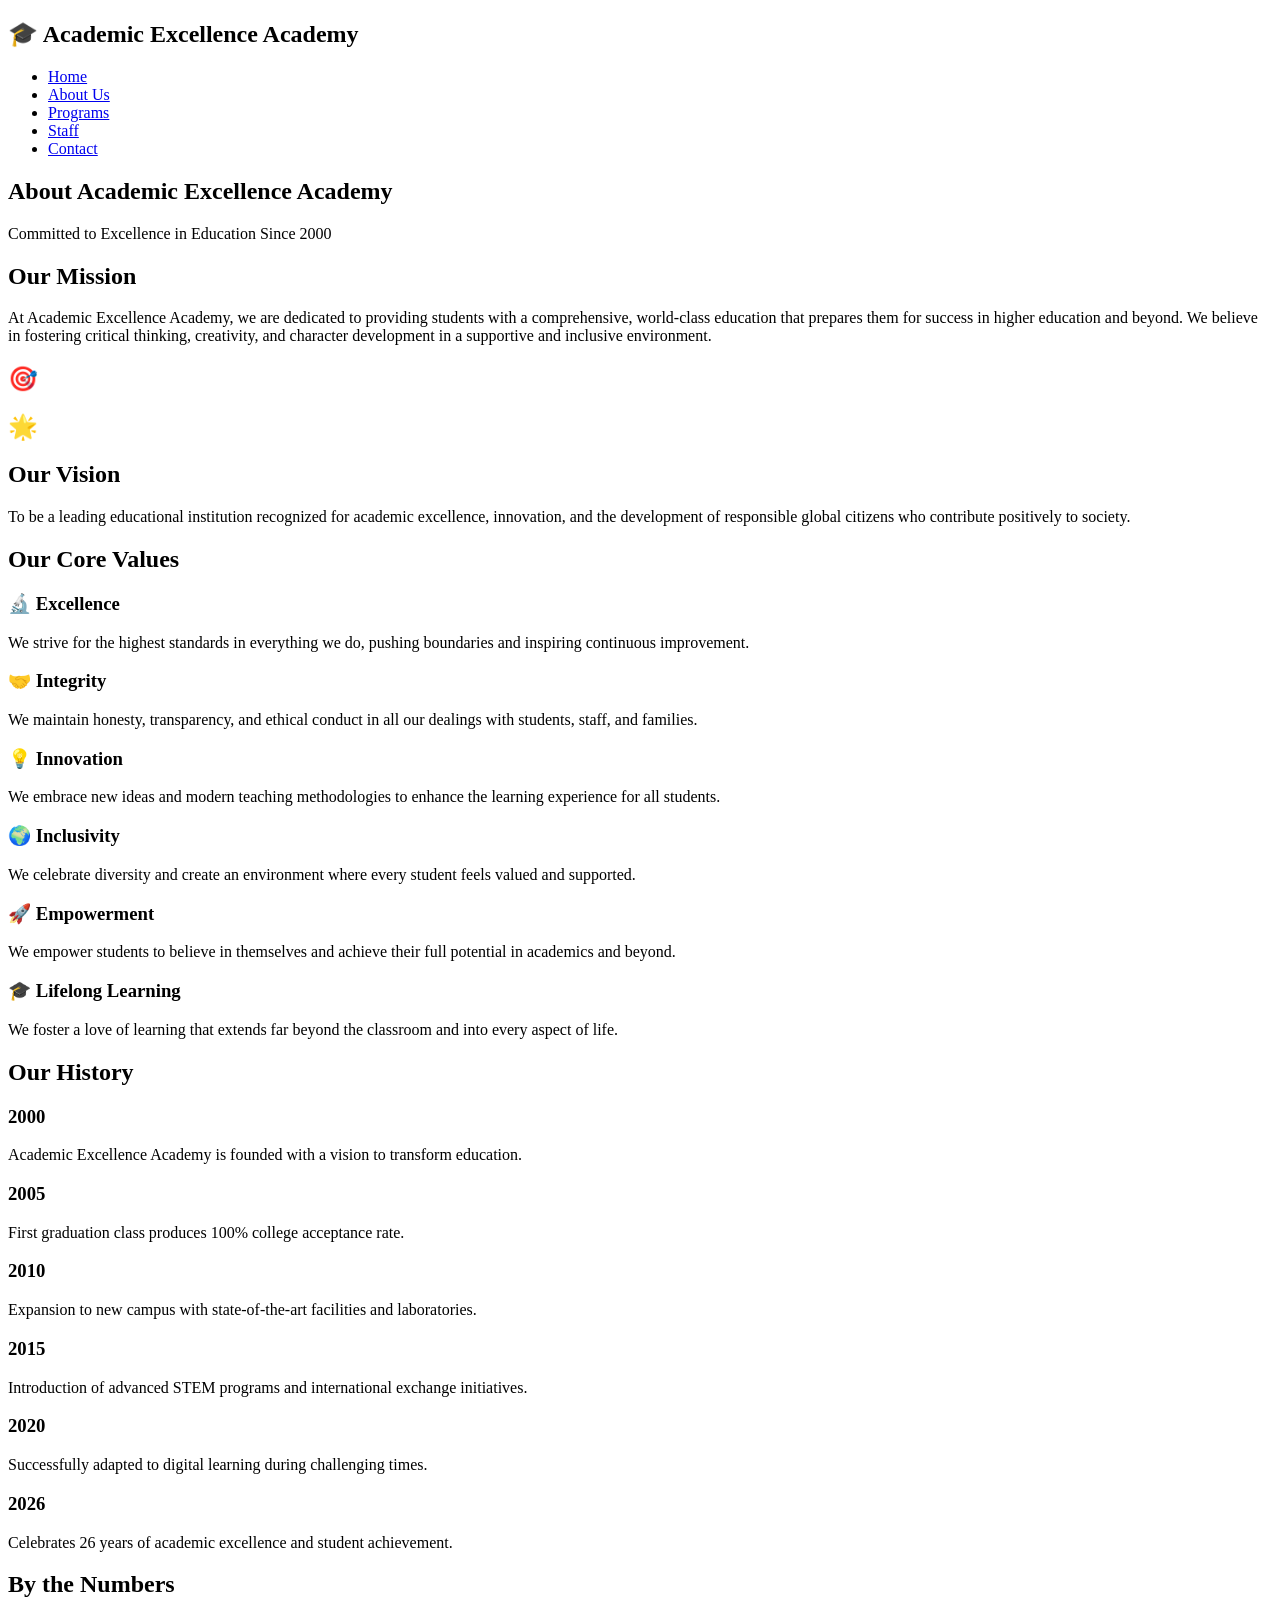
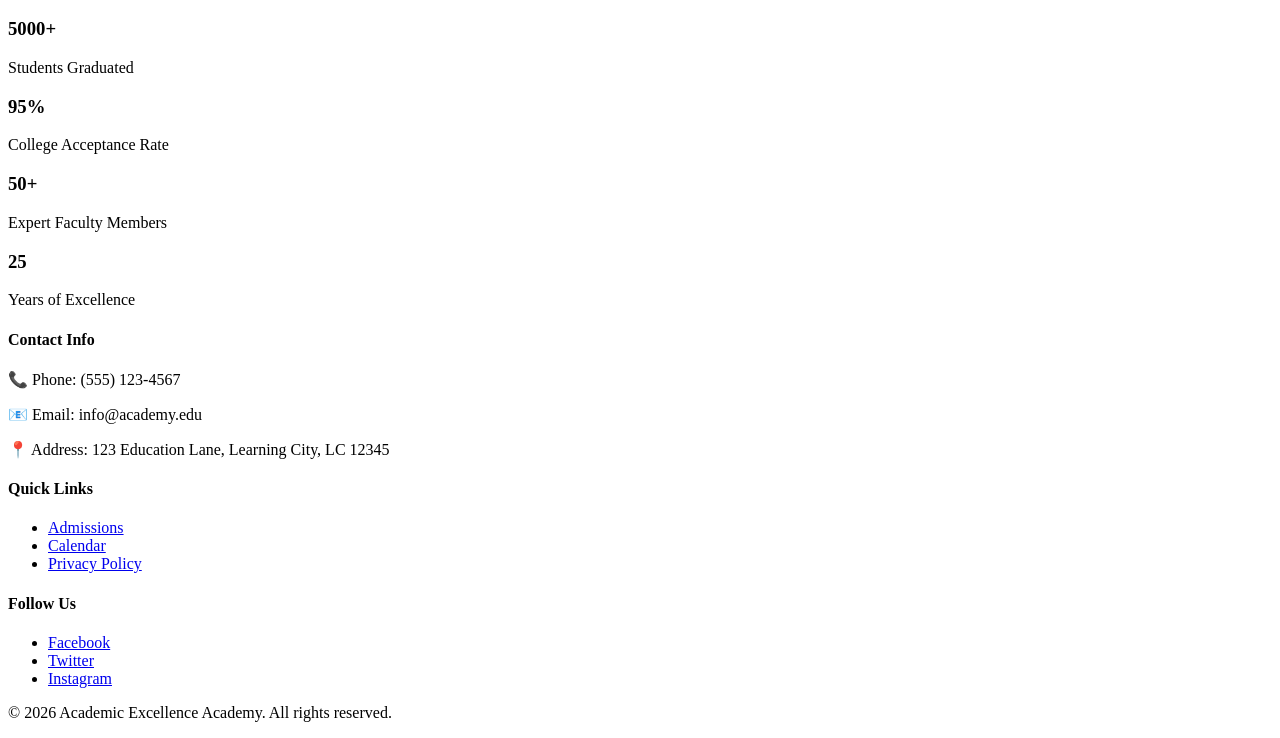
==== about.html @ ddba4d58 "Add files via upload" ====
<!DOCTYPE html>
<html lang="en">
<head>
    <meta charset="UTF-8">
    <meta name="viewport" content="width=device-width, initial-scale=1.0">
    <title>About Us - Academic Excellence Academy</title>
    <link rel="stylesheet" href="C:\Users\dell\OneDrive\Desktop\love\style.css">
</head>
<body>
    <!-- Navigation Bar -->
    <nav class="navbar">
        <div class="container">
            <div class="logo">
                <h1>🎓 Academic Excellence Academy</h1>
            </div>
            <ul class="nav-links">
                <li><a href="index.html">Home</a></li>
                <li><a href="about.html" class="active">About Us</a></li>
                <li><a href="programs.html">Programs</a></li>
                <li><a href="staff.html">Staff</a></li>
                <li><a href="contact.html">Contact</a></li>
            </ul>
        </div>
    </nav>

    <!-- Page Header -->
    <section class="page-header">
        <div class="container">
            <h1>About Academic Excellence Academy</h1>
            <p>Committed to Excellence in Education Since 2000</p>
        </div>
    </section>

    <!-- Mission Section -->
    <section class="mission-section">
        <div class="container">
            <div class="mission-content">
                <div class="mission-text">
                    <h2>Our Mission</h2>
                    <p>At Academic Excellence Academy, we are dedicated to providing students with a comprehensive, world-class education that prepares them for success in higher education and beyond. We believe in fostering critical thinking, creativity, and character development in a supportive and inclusive environment.</p>
                </div>
                <div class="mission-icon">
                    <h1>🎯</h1>
                </div>
            </div>
        </div>
    </section>

    <!-- Vision Section -->
    <section class="vision-section">
        <div class="container">
            <div class="vision-content">
                <div class="vision-icon">
                    <h1>🌟</h1>
                </div>
                <div class="vision-text">
                    <h2>Our Vision</h2>
                    <p>To be a leading educational institution recognized for academic excellence, innovation, and the development of responsible global citizens who contribute positively to society.</p>
                </div>
            </div>
        </div>
    </section>

    <!-- Values Section -->
    <section class="values-section">
        <div class="container">
            <h2>Our Core Values</h2>
            <div class="values-grid">
                <div class="value-card">
                    <h3>🔬 Excellence</h3>
                    <p>We strive for the highest standards in everything we do, pushing boundaries and inspiring continuous improvement.</p>
                </div>
                <div class="value-card">
                    <h3>🤝 Integrity</h3>
                    <p>We maintain honesty, transparency, and ethical conduct in all our dealings with students, staff, and families.</p>
                </div>
                <div class="value-card">
                    <h3>💡 Innovation</h3>
                    <p>We embrace new ideas and modern teaching methodologies to enhance the learning experience for all students.</p>
                </div>
                <div class="value-card">
                    <h3>🌍 Inclusivity</h3>
                    <p>We celebrate diversity and create an environment where every student feels valued and supported.</p>
                </div>
                <div class="value-card">
                    <h3>🚀 Empowerment</h3>
                    <p>We empower students to believe in themselves and achieve their full potential in academics and beyond.</p>
                </div>
                <div class="value-card">
                    <h3>🎓 Lifelong Learning</h3>
                    <p>We foster a love of learning that extends far beyond the classroom and into every aspect of life.</p>
                </div>
            </div>
        </div>
    </section>

    <!-- History Section -->
    <section class="history-section">
        <div class="container">
            <h2>Our History</h2>
            <div class="timeline">
                <div class="timeline-item">
                    <h3>2000</h3>
                    <p>Academic Excellence Academy is founded with a vision to transform education.</p>
                </div>
                <div class="timeline-item">
                    <h3>2005</h3>
                    <p>First graduation class produces 100% college acceptance rate.</p>
                </div>
                <div class="timeline-item">
                    <h3>2010</h3>
                    <p>Expansion to new campus with state-of-the-art facilities and laboratories.</p>
                </div>
                <div class="timeline-item">
                    <h3>2015</h3>
                    <p>Introduction of advanced STEM programs and international exchange initiatives.</p>
                </div>
                <div class="timeline-item">
                    <h3>2020</h3>
                    <p>Successfully adapted to digital learning during challenging times.</p>
                </div>
                <div class="timeline-item">
                    <h3>2026</h3>
                    <p>Celebrates 26 years of academic excellence and student achievement.</p>
                </div>
            </div>
        </div>
    </section>

    <!-- Statistics Section -->
    <section class="stats-section">
        <div class="container">
            <h2>By the Numbers</h2>
            <div class="stats-grid">
                <div class="stat-card">
                    <h3>5000+</h3>
                    <p>Students Graduated</p>
                </div>
                <div class="stat-card">
                    <h3>95%</h3>
                    <p>College Acceptance Rate</p>
                </div>
                <div class="stat-card">
                    <h3>50+</h3>
                    <p>Expert Faculty Members</p>
                </div>
                <div class="stat-card">
                    <h3>25</h3>
                    <p>Years of Excellence</p>
                </div>
            </div>
        </div>
    </section>

    <!-- Footer -->
    <footer class="footer">
        <div class="container">
            <div class="footer-content">
                <div class="footer-section">
                    <h4>Contact Info</h4>
                    <p>📞 Phone: (555) 123-4567</p>
                    <p>📧 Email: info@academy.edu</p>
                    <p>📍 Address: 123 Education Lane, Learning City, LC 12345</p>
                </div>
                <div class="footer-section">
                    <h4>Quick Links</h4>
                    <ul>
                        <li><a href="#">Admissions</a></li>
                        <li><a href="#">Calendar</a></li>
                        <li><a href="#">Privacy Policy</a></li>
                    </ul>
                </div>
                <div class="footer-section">
                    <h4>Follow Us</h4>
                    <ul>
                        <li><a href="#">Facebook</a></li>
                        <li><a href="#">Twitter</a></li>
                        <li><a href="#">Instagram</a></li>
                    </ul>
                </div>
            </div>
            <div class="footer-bottom">
                <p>&copy; 2026 Academic Excellence Academy. All rights reserved.</p>
            </div>
        </div>
    </footer>

    <script src="script.js"></script>
</body>
</html>
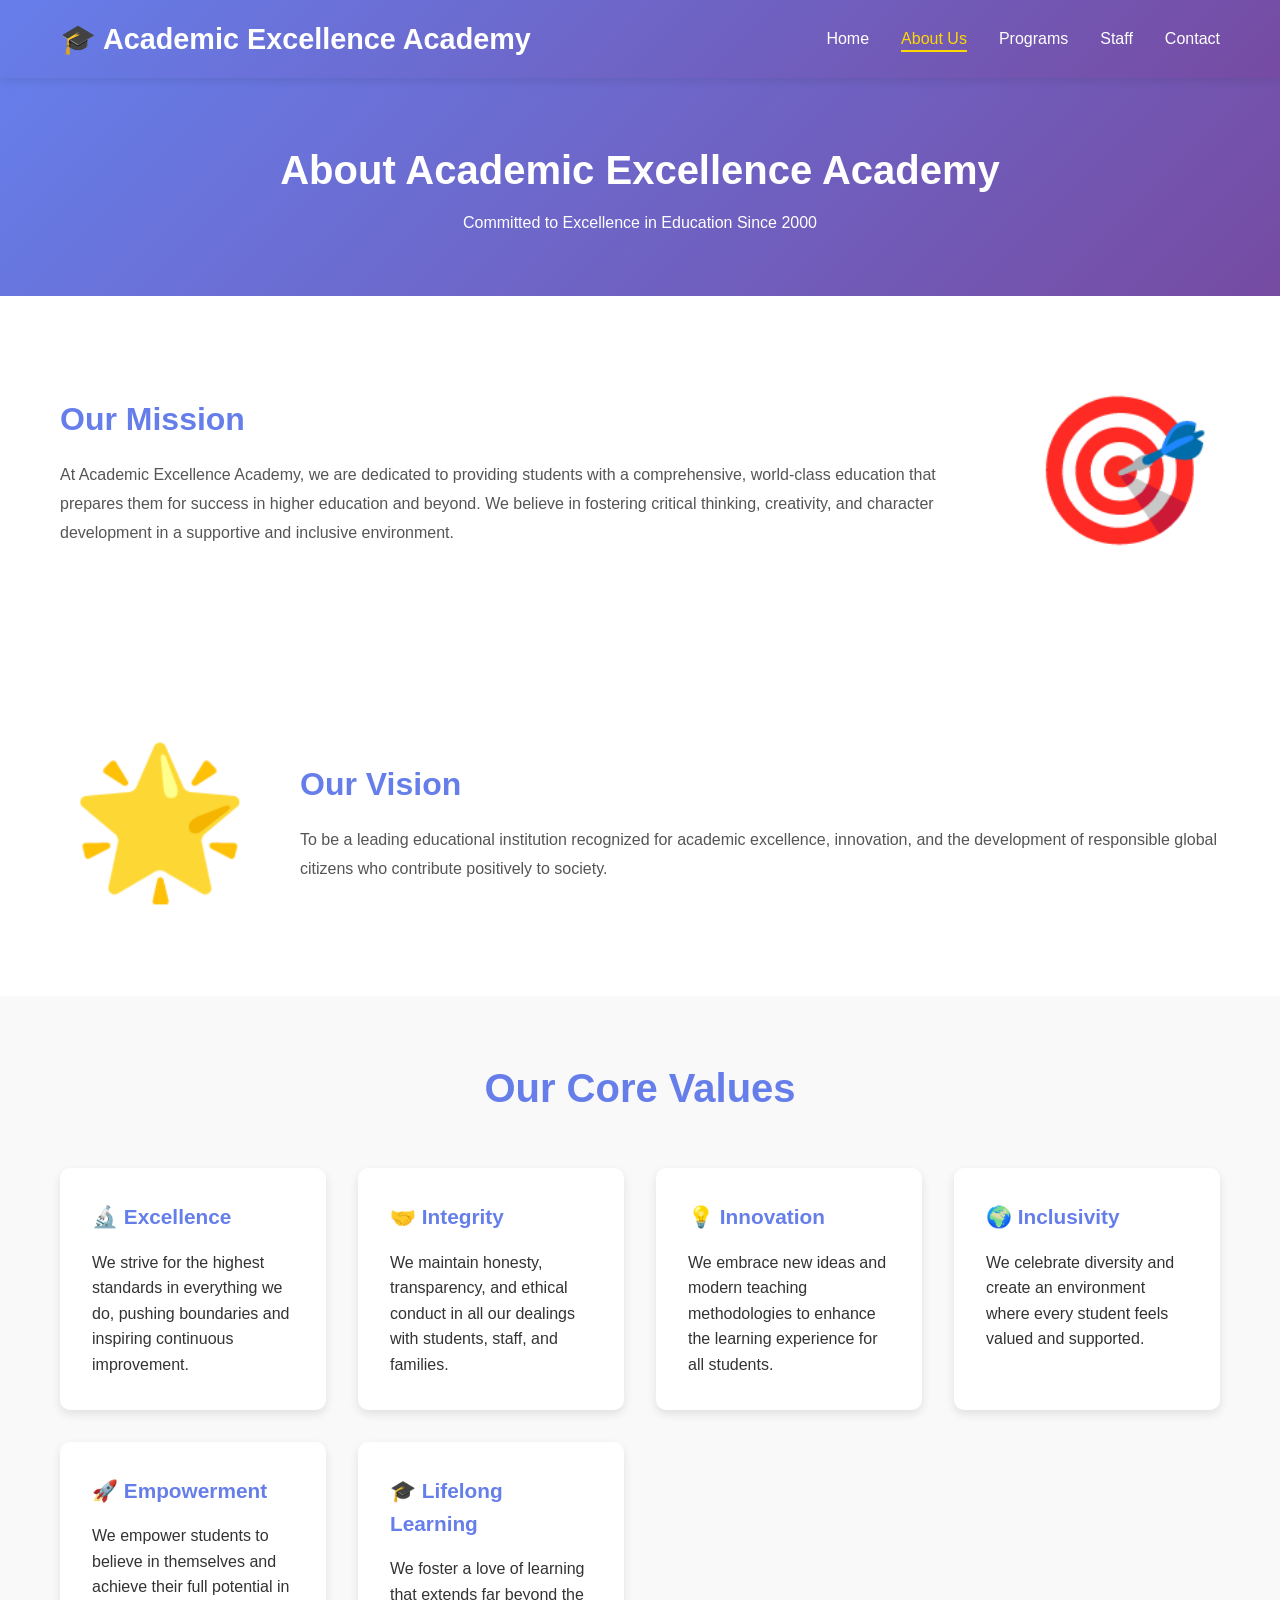
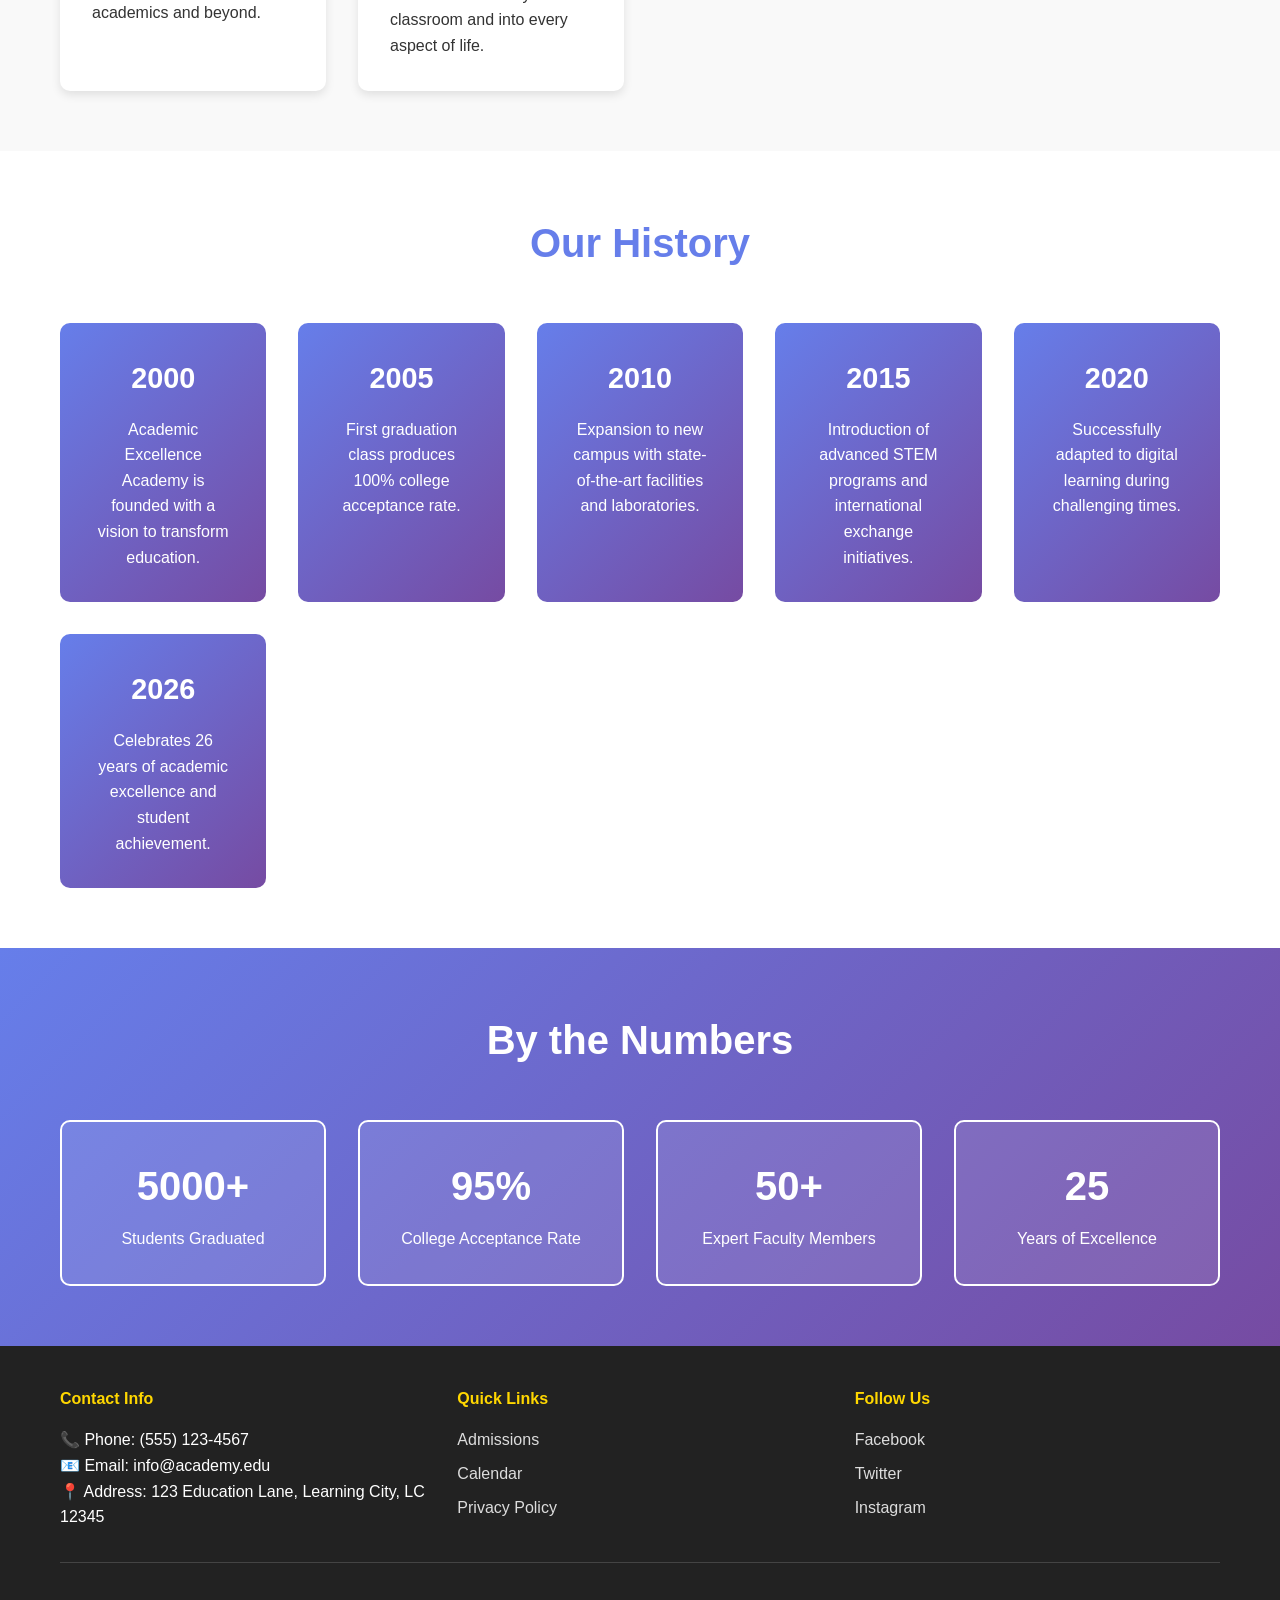
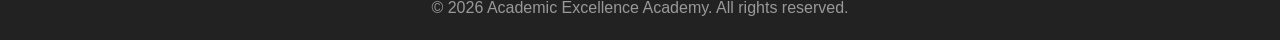
==== commit 2056a5ca: "Update about.html" ====
--- a/about.html
+++ b/about.html
@@ -4,7 +4,7 @@
     <meta charset="UTF-8">
     <meta name="viewport" content="width=device-width, initial-scale=1.0">
     <title>About Us - Academic Excellence Academy</title>
-    <link rel="stylesheet" href="C:\Users\dell\OneDrive\Desktop\love\style.css">
+    <link rel="stylesheet" href="style.css">
 </head>
 <body>
     <!-- Navigation Bar -->
@@ -187,4 +187,4 @@
 
     <script src="script.js"></script>
 </body>
-</html>+</html>
--- a/style.css
+++ b/style.css
@@ -0,0 +1,896 @@
+/* Global Styles */
+* {
+    margin: 0;
+    padding: 0;
+    box-sizing: border-box;
+}
+
+body {
+    font-family: 'Segoe UI', Tahoma, Geneva, Verdana, sans-serif;
+    line-height: 1.6;
+    color: #333;
+    background-color: #f4f4f4;
+}
+
+.container {
+    max-width: 1200px;
+    margin: 0 auto;
+    padding: 0 20px;
+}
+
+/* Navigation Bar */
+.navbar {
+    background: linear-gradient(135deg, #667eea 0%, #764ba2 100%);
+    padding: 1rem 0;
+    position: sticky;
+    top: 0;
+    z-index: 100;
+    box-shadow: 0 2px 10px rgba(0, 0, 0, 0.1);
+}
+
+.navbar .container {
+    display: flex;
+    justify-content: space-between;
+    align-items: center;
+}
+
+.logo h1 {
+    color: white;
+    font-size: 1.8rem;
+    font-weight: 700;
+}
+
+.nav-links {
+    display: flex;
+    list-style: none;
+    gap: 2rem;
+}
+
+.nav-links a {
+    color: white;
+    text-decoration: none;
+    font-weight: 500;
+    transition: 0.3s ease;
+    position: relative;
+}
+
+.nav-links a:hover,
+.nav-links a.active {
+    color: #ffd700;
+}
+
+.nav-links a.active::after {
+    content: '';
+    position: absolute;
+    bottom: -5px;
+    left: 0;
+    width: 100%;
+    height: 2px;
+    background-color: #ffd700;
+}
+
+.portal-btn {
+    background: #ffd700;
+    color: #333 !important;
+    padding: 8px 16px !important;
+    border-radius: 20px;
+    font-weight: bold;
+    transition: 0.3s ease;
+}
+
+.portal-btn:hover {
+    background: #ffed4e;
+    transform: translateY(-2px);
+}
+
+/* Hero Section */
+.hero {
+    background: linear-gradient(135deg, #667eea 0%, #764ba2 100%);
+    color: white;
+    padding: 100px 20px;
+    text-align: center;
+    min-height: 500px;
+    display: flex;
+    align-items: center;
+    justify-content: center;
+}
+
+.hero-content h2 {
+    font-size: 3rem;
+    margin-bottom: 1rem;
+    animation: fadeInDown 0.8s ease;
+}
+
+.hero-content p {
+    font-size: 1.5rem;
+    margin-bottom: 2rem;
+    animation: fadeInUp 0.8s ease;
+}
+
+/* CTA Button */
+.cta-btn,
+.cta-btn-secondary {
+    background-color: #ffd700;
+    color: #333;
+    padding: 12px 30px;
+    border: none;
+    border-radius: 25px;
+    font-size: 1rem;
+    font-weight: bold;
+    cursor: pointer;
+    transition: 0.3s ease;
+    box-shadow: 0 4px 15px rgba(0, 0, 0, 0.2);
+}
+
+.cta-btn:hover,
+.cta-btn-secondary:hover {
+    background-color: #ffed4e;
+    transform: translateY(-2px);
+    box-shadow: 0 6px 20px rgba(0, 0, 0, 0.3);
+}
+
+/* About Preview Section */
+.about-preview {
+    background-color: white;
+    padding: 60px 20px;
+}
+
+.about-preview h2 {
+    text-align: center;
+    font-size: 2.5rem;
+    margin-bottom: 3rem;
+    color: #667eea;
+}
+
+.features {
+    display: grid;
+    grid-template-columns: repeat(auto-fit, minmax(250px, 1fr));
+    gap: 2rem;
+}
+
+.feature-card {
+    background: linear-gradient(135deg, #667eea 0%, #764ba2 100%);
+    color: white;
+    padding: 2rem;
+    border-radius: 10px;
+    text-align: center;
+    transition: 0.3s ease;
+    box-shadow: 0 4px 15px rgba(0, 0, 0, 0.1);
+}
+
+.feature-card:hover {
+    transform: translateY(-10px);
+    box-shadow: 0 8px 25px rgba(0, 0, 0, 0.2);
+}
+
+.feature-card h3 {
+    font-size: 1.5rem;
+    margin-bottom: 1rem;
+}
+
+.feature-card p {
+    font-size: 0.95rem;
+    line-height: 1.6;
+}
+
+/* News Section */
+.news {
+    background-color: #f9f9f9;
+    padding: 60px 20px;
+}
+
+.news h2 {
+    text-align: center;
+    font-size: 2.5rem;
+    margin-bottom: 3rem;
+    color: #667eea;
+}
+
+.news-grid {
+    display: grid;
+    grid-template-columns: repeat(auto-fit, minmax(280px, 1fr));
+    gap: 2rem;
+}
+
+.news-card {
+    background: white;
+    padding: 2rem;
+    border-radius: 10px;
+    box-shadow: 0 4px 10px rgba(0, 0, 0, 0.1);
+    transition: 0.3s ease;
+    border-left: 4px solid #667eea;
+}
+
+.news-card:hover {
+    box-shadow: 0 8px 20px rgba(0, 0, 0, 0.15);
+    transform: translateY(-5px);
+}
+
+.news-card h3 {
+    color: #667eea;
+    margin-bottom: 1rem;
+}
+
+.news-card small {
+    color: #999;
+    font-size: 0.85rem;
+}
+
+/* Page Header */
+.page-header {
+    background: linear-gradient(135deg, #667eea 0%, #764ba2 100%);
+    color: white;
+    padding: 60px 20px;
+    text-align: center;
+}
+
+.page-header h1 {
+    font-size: 2.5rem;
+    margin-bottom: 0.5rem;
+}
+
+/* Mission & Vision Sections */
+.mission-section,
+.vision-section {
+    background-color: white;
+    padding: 60px 20px;
+}
+
+.mission-content,
+.vision-content {
+    display: grid;
+    grid-template-columns: 1fr 200px;
+    gap: 40px;
+    align-items: center;
+}
+
+.vision-content {
+    grid-template-columns: 200px 1fr;
+}
+
+.mission-text,
+.vision-text {
+    flex: 1;
+}
+
+.mission-text h2,
+.vision-text h2 {
+    color: #667eea;
+    font-size: 2rem;
+    margin-bottom: 1rem;
+}
+
+.mission-text p,
+.vision-text p {
+    font-size: 1rem;
+    line-height: 1.8;
+    color: #555;
+}
+
+.mission-icon,
+.vision-icon {
+    font-size: 6rem;
+    text-align: center;
+}
+
+/* Values Section */
+.values-section {
+    background-color: #f9f9f9;
+    padding: 60px 20px;
+}
+
+.values-section h2 {
+    text-align: center;
+    font-size: 2.5rem;
+    margin-bottom: 3rem;
+    color: #667eea;
+}
+
+.values-grid {
+    display: grid;
+    grid-template-columns: repeat(auto-fit, minmax(250px, 1fr));
+    gap: 2rem;
+}
+
+.value-card {
+    background: white;
+    padding: 2rem;
+    border-radius: 10px;
+    box-shadow: 0 4px 10px rgba(0, 0, 0, 0.1);
+    transition: 0.3s ease;
+}
+
+.value-card:hover {
+    box-shadow: 0 8px 20px rgba(0, 0, 0, 0.15);
+    transform: translateY(-5px);
+}
+
+.value-card h3 {
+    color: #667eea;
+    margin-bottom: 1rem;
+    font-size: 1.3rem;
+}
+
+/* History Timeline */
+.history-section {
+    background-color: white;
+    padding: 60px 20px;
+}
+
+.history-section h2 {
+    text-align: center;
+    font-size: 2.5rem;
+    margin-bottom: 3rem;
+    color: #667eea;
+}
+
+.timeline {
+    display: grid;
+    grid-template-columns: repeat(auto-fit, minmax(200px, 1fr));
+    gap: 2rem;
+}
+
+.timeline-item {
+    background: linear-gradient(135deg, #667eea 0%, #764ba2 100%);
+    color: white;
+    padding: 2rem;
+    border-radius: 10px;
+    text-align: center;
+}
+
+.timeline-item h3 {
+    font-size: 1.8rem;
+    margin-bottom: 1rem;
+}
+
+/* Statistics Section */
+.stats-section {
+    background: linear-gradient(135deg, #667eea 0%, #764ba2 100%);
+    color: white;
+    padding: 60px 20px;
+}
+
+.stats-section h2 {
+    text-align: center;
+    font-size: 2.5rem;
+    margin-bottom: 3rem;
+}
+
+.stats-grid {
+    display: grid;
+    grid-template-columns: repeat(auto-fit, minmax(200px, 1fr));
+    gap: 2rem;
+}
+
+.stat-card {
+    background: rgba(255, 255, 255, 0.1);
+    padding: 2rem;
+    border-radius: 10px;
+    text-align: center;
+    border: 2px solid white;
+}
+
+.stat-card h3 {
+    font-size: 2.5rem;
+    margin-bottom: 0.5rem;
+}
+
+/* CTA Section */
+.cta-section {
+    background: linear-gradient(135deg, #667eea 0%, #764ba2 100%);
+    color: white;
+    padding: 60px 20px;
+    text-align: center;
+}
+
+.cta-section h2 {
+    font-size: 2.5rem;
+    margin-bottom: 1rem;
+}
+
+.cta-section p {
+    font-size: 1.2rem;
+    margin-bottom: 2rem;
+}
+
+/* Contact Info Section */
+.contact-info-section {
+    background-color: white;
+    padding: 60px 20px;
+}
+
+.contact-info-grid {
+    display: grid;
+    grid-template-columns: repeat(auto-fit, minmax(250px, 1fr));
+    gap: 2rem;
+}
+
+.contact-info-card {
+    background: #f9f9f9;
+    padding: 2rem;
+    border-radius: 10px;
+    box-shadow: 0 2px 10px rgba(0, 0, 0, 0.1);
+}
+
+.contact-info-card h3 {
+    color: #667eea;
+    margin-bottom: 1rem;
+}
+
+/* Contact Form */
+.contact-form-section {
+    background-color: #f9f9f9;
+    padding: 60px 20px;
+}
+
+.contact-form-section h2 {
+    text-align: center;
+    font-size: 2.5rem;
+    margin-bottom: 3rem;
+    color: #667eea;
+}
+
+.form-container {
+    max-width: 600px;
+    margin: 0 auto;
+}
+
+.contact-form {
+    background: white;
+    padding: 2rem;
+    border-radius: 10px;
+    box-shadow: 0 4px 10px rgba(0, 0, 0, 0.1);
+}
+
+.form-group {
+    margin-bottom: 1.5rem;
+}
+
+.form-group label {
+    display: block;
+    margin-bottom: 0.5rem;
+    font-weight: 500;
+    color: #333;
+}
+
+.form-group input,
+.form-group select,
+.form-group textarea {
+    width: 100%;
+    padding: 10px;
+    border: 1px solid #ddd;
+    border-radius: 5px;
+    font-size: 1rem;
+    font-family: inherit;
+}
+
+.form-group input:focus,
+.form-group select:focus,
+.form-group textarea:focus {
+    outline: none;
+    border-color: #667eea;
+    box-shadow: 0 0 5px rgba(102, 126, 234, 0.3);
+}
+
+.form-group.checkbox {
+    display: flex;
+    align-items: center;
+}
+
+.form-group.checkbox input {
+    width: auto;
+    margin-right: 10px;
+}
+
+.form-group.checkbox label {
+    margin-bottom: 0;
+}
+
+.form-row {
+    display: grid;
+    grid-template-columns: 1fr 1fr;
+    gap: 1rem;
+}
+
+.form-message {
+    padding: 1rem;
+    border-radius: 5px;
+    margin-bottom: 1rem;
+    background: #f0f4ff;
+    border-left: 4px solid #667eea;
+}
+
+/* Departments Section */
+.departments-section {
+    background-color: white;
+    padding: 60px 20px;
+}
+
+.departments-section h2 {
+    text-align: center;
+    font-size: 2.5rem;
+    margin-bottom: 3rem;
+    color: #667eea;
+}
+
+.departments-grid {
+    display: grid;
+    grid-template-columns: repeat(auto-fit, minmax(250px, 1fr));
+    gap: 2rem;
+}
+
+.department-card {
+    background: #f9f9f9;
+    padding: 2rem;
+    border-radius: 10px;
+    box-shadow: 0 2px 10px rgba(0, 0, 0, 0.1);
+    border-left: 4px solid #667eea;
+}
+
+.department-card h3 {
+    color: #667eea;
+    margin-bottom: 1rem;
+}
+
+/* Map Section */
+.map-section {
+    background-color: #f9f9f9;
+    padding: 60px 20px;
+}
+
+.map-section h2 {
+    text-align: center;
+    font-size: 2.5rem;
+    margin-bottom: 3rem;
+    color: #667eea;
+}
+
+.map-placeholder {
+    background: white;
+    padding: 2rem;
+    border-radius: 10px;
+    text-align: center;
+    box-shadow: 0 2px 10px rgba(0, 0, 0, 0.1);
+    min-height: 300px;
+    display: flex;
+    flex-direction: column;
+    justify-content: center;
+    align-items: center;
+    font-size: 1.2rem;
+    color: #667eea;
+}
+
+/* Staff Section */
+.leadership-section,
+.faculty-section,
+.support-staff {
+    background-color: white;
+    padding: 60px 20px;
+}
+
+.leadership-section h2,
+.faculty-section h2,
+.support-staff h2 {
+    text-align: center;
+    font-size: 2.5rem;
+    margin-bottom: 3rem;
+    color: #667eea;
+}
+
+.staff-grid {
+    display: grid;
+    grid-template-columns: repeat(auto-fit, minmax(250px, 1fr));
+    gap: 2rem;
+}
+
+.staff-card {
+    background: #f9f9f9;
+    padding: 2rem;
+    border-radius: 10px;
+    text-align: center;
+    box-shadow: 0 2px 10px rgba(0, 0, 0, 0.1);
+    transition: 0.3s ease;
+}
+
+.staff-card:hover {
+    box-shadow: 0 8px 20px rgba(0, 0, 0, 0.15);
+    transform: translateY(-5px);
+}
+
+.staff-avatar {
+    font-size: 3rem;
+    margin-bottom: 1rem;
+}
+
+.staff-card h3 {
+    color: #333;
+    margin-bottom: 0.5rem;
+}
+
+.staff-card .position,
+.staff-card .subject {
+    color: #667eea;
+    font-weight: 500;
+    margin-bottom: 1rem;
+}
+
+.staff-card .bio {
+    color: #666;
+    font-size: 0.9rem;
+}
+
+.department {
+    margin-bottom: 3rem;
+}
+
+.department h3 {
+    color: #667eea;
+    font-size: 1.5rem;
+    margin-bottom: 1.5rem;
+    border-bottom: 2px solid #667eea;
+    padding-bottom: 0.5rem;
+}
+
+.support-grid {
+    display: grid;
+    grid-template-columns: repeat(auto-fit, minmax(200px, 1fr));
+    gap: 2rem;
+}
+
+.support-card {
+    background: linear-gradient(135deg, #667eea 0%, #764ba2 100%);
+    color: white;
+    padding: 2rem;
+    border-radius: 10px;
+    text-align: center;
+}
+
+.support-card h3 {
+    margin-bottom: 1rem;
+}
+
+/* Programs Section */
+.program-section {
+    background-color: white;
+    padding: 60px 20px;
+}
+
+.program-section.alt {
+    background-color: #f9f9f9;
+}
+
+.program-card-large {
+    background: #f9f9f9;
+    padding: 2rem;
+    border-radius: 10px;
+    box-shadow: 0 2px 10px rgba(0, 0, 0, 0.1);
+}
+
+.program-section.alt .program-card-large {
+    background: white;
+}
+
+.program-card-large h2 {
+    color: #667eea;
+    margin-bottom: 1rem;
+    font-size: 1.8rem;
+}
+
+.program-details {
+    display: grid;
+    grid-template-columns: 1fr 1fr;
+    gap: 2rem;
+    margin-top: 1.5rem;
+}
+
+.detail-item h4 {
+    color: #667eea;
+    margin-bottom: 1rem;
+    font-weight: 600;
+}
+
+.detail-item ul {
+    list-style: none;
+}
+
+.detail-item ul li {
+    padding: 0.5rem 0;
+    color: #555;
+    border-bottom: 1px solid #ddd;
+}
+
+.detail-item ul li:last-child {
+    border-bottom: none;
+}
+
+.special-programs {
+    background-color: #f9f9f9;
+    padding: 60px 20px;
+}
+
+.special-programs h2 {
+    text-align: center;
+    font-size: 2.5rem;
+    margin-bottom: 3rem;
+    color: #667eea;
+}
+
+.special-grid {
+    display: grid;
+    grid-template-columns: repeat(auto-fit, minmax(250px, 1fr));
+    gap: 2rem;
+}
+
+.special-card {
+    background: white;
+    padding: 2rem;
+    border-radius: 10px;
+    box-shadow: 0 2px 10px rgba(0, 0, 0, 0.1);
+    transition: 0.3s ease;
+}
+
+.special-card:hover {
+    box-shadow: 0 8px 20px rgba(0, 0, 0, 0.15);
+    transform: translateY(-5px);
+}
+
+.special-card h3 {
+    color: #667eea;
+    margin-bottom: 1rem;
+    font-size: 1.3rem;
+}
+
+/* Footer */
+.footer {
+    background-color: #222;
+    color: white;
+    padding: 40px 20px 20px;
+}
+
+.footer-content {
+    display: grid;
+    grid-template-columns: repeat(auto-fit, minmax(250px, 1fr));
+    gap: 2rem;
+    margin-bottom: 2rem;
+}
+
+.footer-section h4 {
+    color: #ffd700;
+    margin-bottom: 1rem;
+}
+
+.footer-section ul {
+    list-style: none;
+}
+
+.footer-section ul li {
+    margin-bottom: 0.5rem;
+}
+
+.footer-section a {
+    color: #ddd;
+    text-decoration: none;
+    transition: 0.3s ease;
+}
+
+.footer-section a:hover {
+    color: #ffd700;
+}
+
+.footer-bottom {
+    border-top: 1px solid #444;
+    padding-top: 2rem;
+    text-align: center;
+    color: #999;
+}
+
+/* Animations */
+@keyframes fadeInDown {
+    from {
+        opacity: 0;
+        transform: translateY(-20px);
+    }
+    to {
+        opacity: 1;
+        transform: translateY(0);
+    }
+}
+
+@keyframes fadeInUp {
+    from {
+        opacity: 0;
+        transform: translateY(20px);
+    }
+    to {
+        opacity: 1;
+        transform: translateY(0);
+    }
+}
+
+/* Responsive Design */
+@media (max-width: 768px) {
+    .logo h1 {
+        font-size: 1.3rem;
+    }
+
+    .nav-links {
+        gap: 1rem;
+        font-size: 0.9rem;
+    }
+
+    .hero-content h2 {
+        font-size: 2rem;
+    }
+
+    .hero-content p {
+        font-size: 1.1rem;
+    }
+
+    .about-preview h2,
+    .news h2,
+    .cta-section h2,
+    .page-header h1,
+    .values-section h2,
+    .history-section h2,
+    .stats-section h2,
+    .leadership-section h2,
+    .faculty-section h2,
+    .support-staff h2,
+    .program-section h2,
+    .special-programs h2,
+    .contact-form-section h2,
+    .departments-section h2,
+    .map-section h2 {
+        font-size: 1.8rem;
+    }
+
+    .features,
+    .news-grid,
+    .values-grid,
+    .timeline,
+    .stats-grid,
+    .staff-grid,
+    .departments-grid,
+    .special-grid,
+    .support-grid,
+    .program-details,
+    .contact-info-grid {
+        grid-template-columns: 1fr;
+    }
+
+    .mission-content,
+    .vision-content,
+    .form-row {
+        grid-template-columns: 1fr;
+    }
+
+    .mission-icon,
+    .vision-icon {
+        font-size: 4rem;
+    }
+}
+
+@media (max-width: 480px) {
+    .nav-links {
+        flex-direction: column;
+        gap: 0.5rem;
+    }
+
+    .hero-content h2 {
+        font-size: 1.5rem;
+    }
+
+    .hero {
+        padding: 50px 20px;
+        min-height: 300px;
+    }
+
+    .portal-header {
+        flex-direction: column;
+        gap: 10px;
+    }
+
+    .portal-header h1 {
+        font-size: 1rem;
+    }
+}
